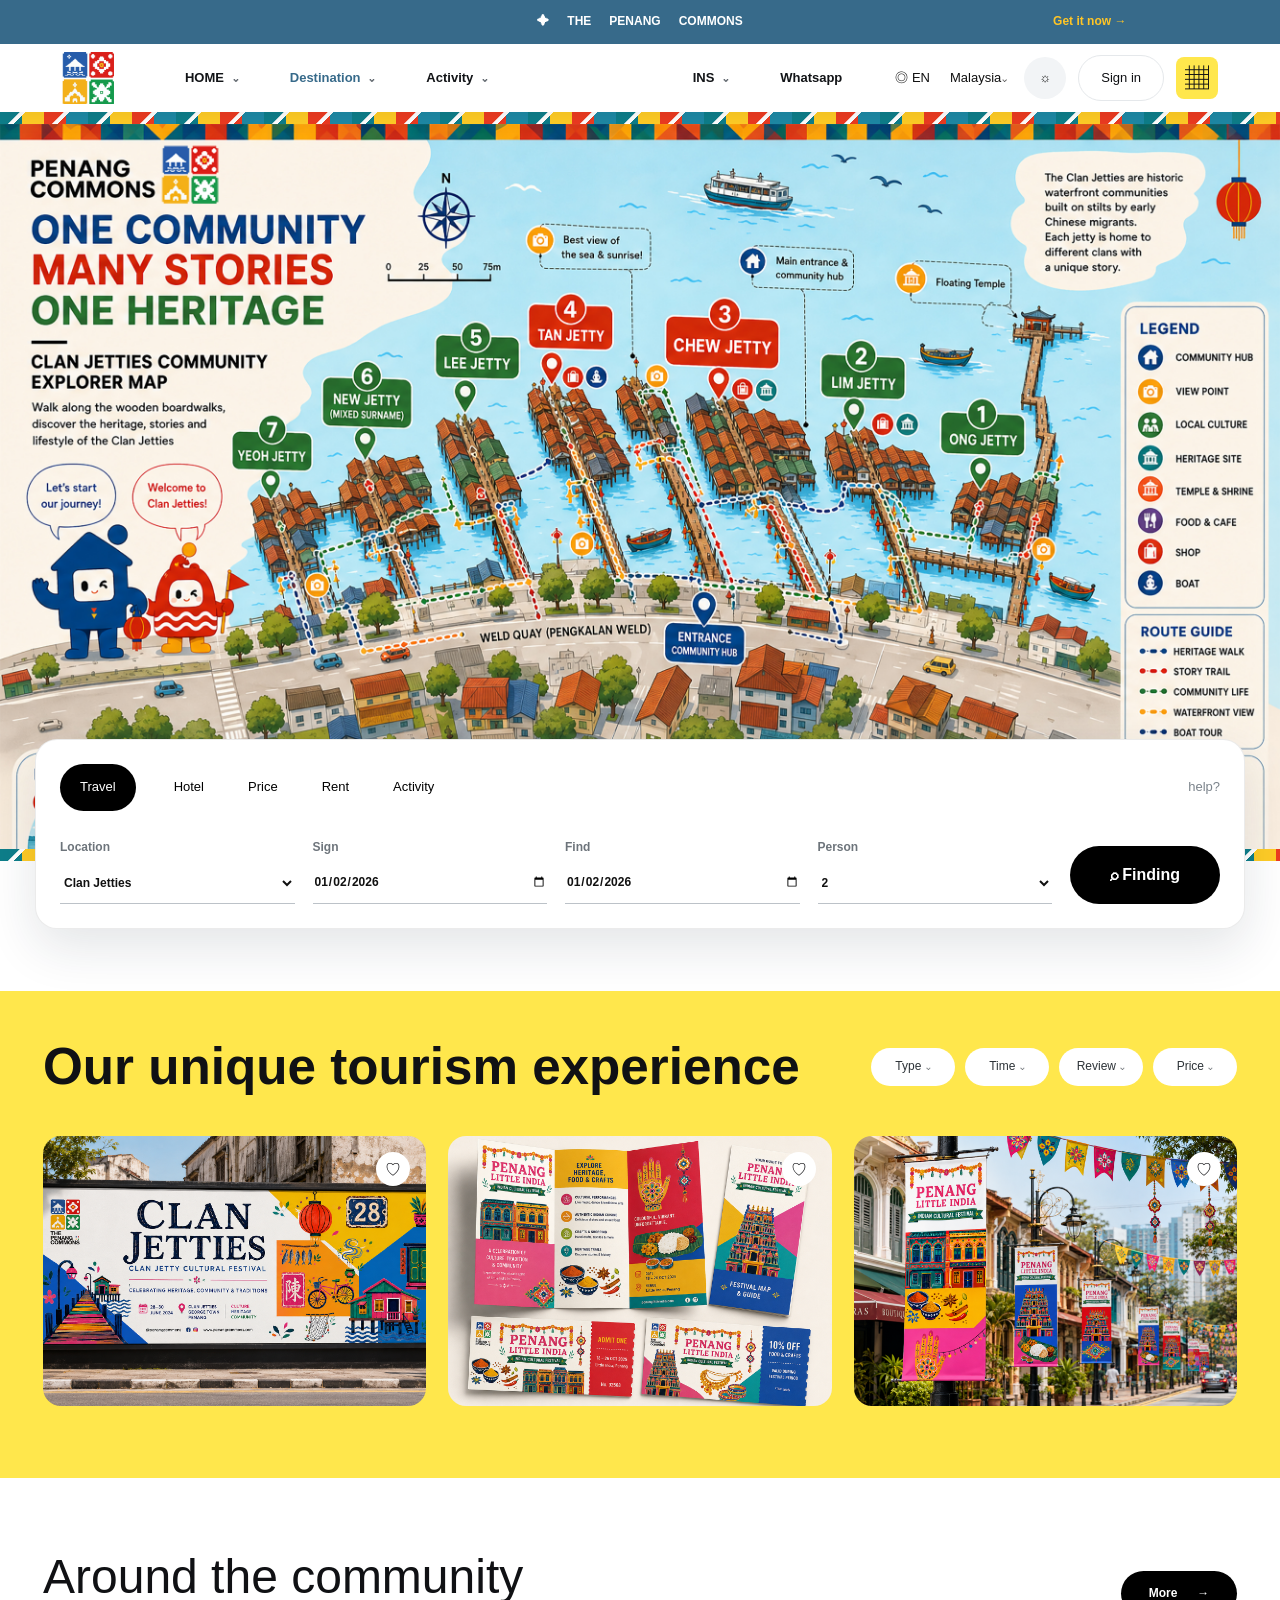
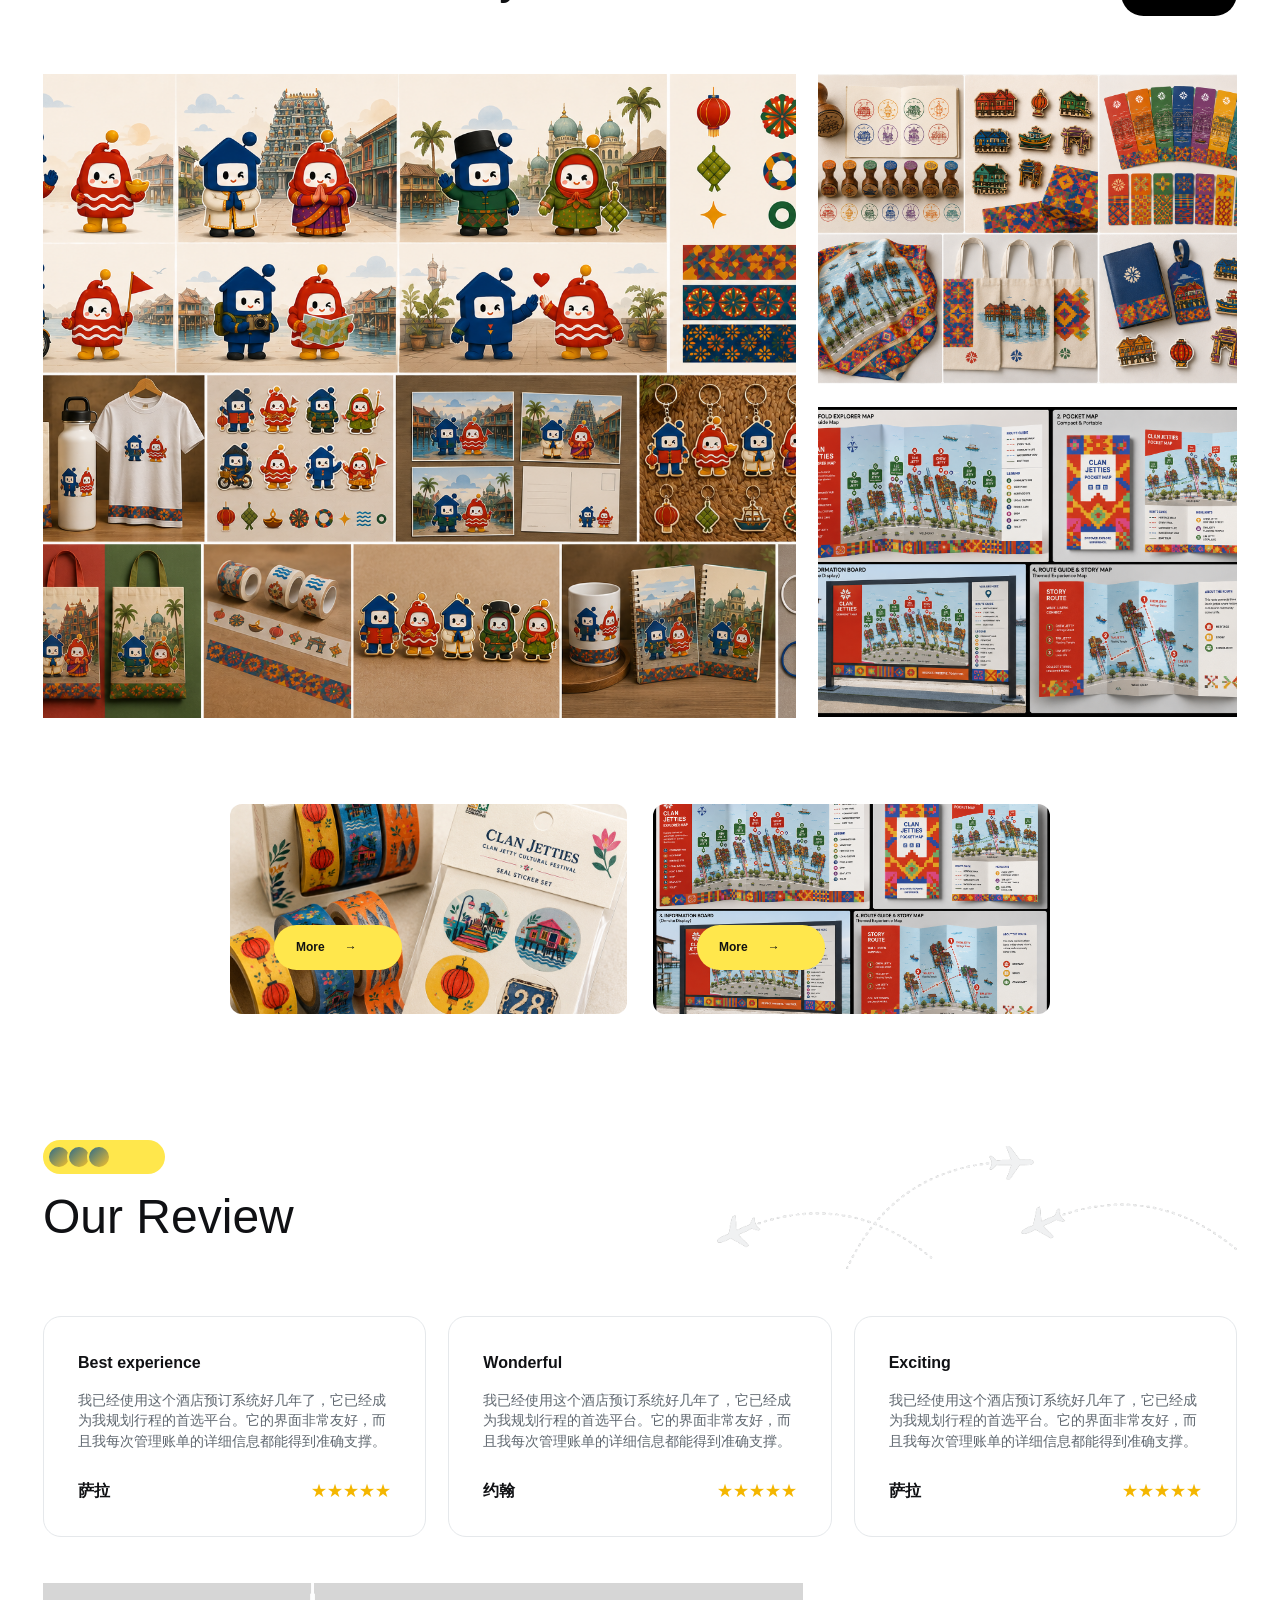
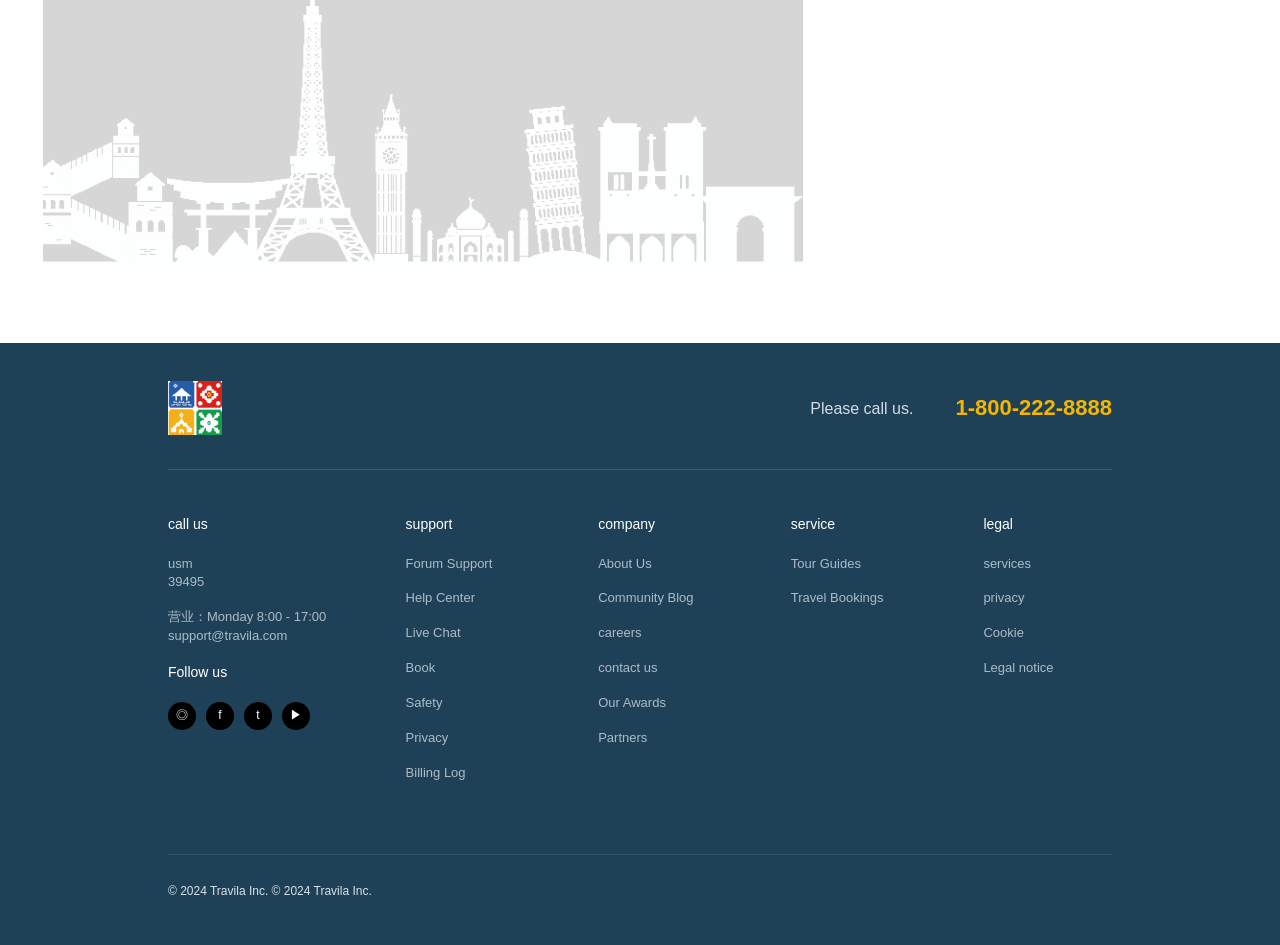
==== page-2.html @ e4f836f1 "111" ====
<!doctype html>
<html lang="zh-CN">
<head>
  <meta charset="utf-8">
  <meta name="viewport" content="width=device-width, initial-scale=1">
  <title>The Penang Commons - Destination</title>
  <link rel="stylesheet" href="styles.css">
</head>
<body data-page="destination">
  <header class="site-header">
    <div class="top-strip">
      <span class="spark">✦</span>
      <span>THE</span>
      <span>PENANG</span>
      <span>COMMONS</span>
      <a class="strip-cta" href="page-3.html">Get it now <span>→</span></a>
    </div>
    <nav class="main-nav" aria-label="Primary">
      <a class="brand" href="page-1.html" aria-label="The Penang Commons home">
        <img src="assets/ui/brand-logo.png" alt="">
      </a>
      <button class="nav-toggle" type="button" aria-label="Open navigation" aria-expanded="false">☰</button>
      <div class="nav-links">
        <a href="page-1.html">HOME <span>⌄</span></a>
        <a href="page-2.html" class="active">Destination <span>⌄</span></a>
        <a href="#experience">Activity <span>⌄</span></a>
        <a href="page-3.html">INS <span>⌄</span></a>
        <a href="page-3.html">Whatsapp</a>
      </div>
      <div class="nav-actions">
        <button type="button" class="icon-btn" aria-label="Language">◎ EN</button>
        <button type="button" class="icon-btn" aria-label="Country">Malaysia⌄</button>
        <button type="button" class="round-btn" aria-label="Theme">☼</button>
        <a class="sign-in" href="page-3.html">Sign in</a>
        <a class="grid-btn" href="page-3.html" aria-label="Contact menu">▦</a>
      </div>
    </nav>
  </header>

  <main>
    <section class="map-hero">
      <div class="pattern-line"></div>
      <img src="assets/ui/explorer-map.png" alt="Clan Jetties community explorer map">
      <form class="booking-panel" action="page-3.html">
        <div class="booking-tabs">
          <button class="active" type="button">Travel</button>
          <button type="button">Hotel</button>
          <button type="button">Price</button>
          <button type="button">Rent</button>
          <button type="button">Activity</button>
          <a href="page-3.html">help?</a>
        </div>
        <div class="booking-fields">
          <label>Location <select><option>Clan Jetties</option><option>Little India</option><option>Malay Kampung</option></select></label>
          <label>Sign <input type="date" value="2026-01-02"></label>
          <label>Find <input type="date" value="2026-01-02"></label>
          <label>Person <select><option>2</option><option>4</option></select></label>
          <button type="submit">⌕ Finding</button>
        </div>
      </form>
      <div class="pattern-line"></div>
    </section>

    <section class="yellow-experience" id="experience">
      <div class="section-wide experience-inner">
        <div class="experience-head">
          <h1>Our unique tourism experience</h1>
          <div class="filter-row compact">
            <button type="button">Type <span>⌄</span></button>
            <button type="button">Time <span>⌄</span></button>
            <button type="button">Review <span>⌄</span></button>
            <button type="button">Price <span>⌄</span></button>
          </div>
        </div>
        <div class="experience-cards">
          <a href="page-3.html"><img src="assets/ui/clan-billboard.png" alt="Clan Jetties billboard"><span>♡</span></a>
          <a href="page-3.html"><img src="assets/ui/little-india-panels.png" alt="Little India posters"><span>♡</span></a>
          <a href="page-3.html"><img src="assets/ui/street-banners.png" alt="Street banners"><span>♡</span></a>
        </div>
      </div>
    </section>

    <section class="section-wide community-section">
      <div class="section-title-row">
        <h2>Around the community</h2>
        <a class="dark-more" href="page-3.html">More <span>→</span></a>
      </div>
      <div class="community-wall">
        <img class="wide" src="assets/ui/community-merch-collage.png" alt="Merchandise wall">
        <img src="assets/ui/stamp-collection.png" alt="Stamp collection">
        <img src="assets/ui/route-book.png" alt="Story route book">
      </div>
      <div class="community-promo">
        <a href="page-3.html"><img src="assets/ui/clan-tape.png" alt="Washi tape and stamps"><span>More <i>→</i></span></a>
        <a href="page-3.html"><img src="assets/ui/route-book.png" alt="Explorer map brochure"><span>More <i>→</i></span></a>
      </div>
    </section>

    <section class="section-wide review-section" id="reviews">
      <div class="avatar-pill"><span></span><span></span><span></span></div>
      <h2>Our Review</h2>
      <img class="flight-paths" src="assets/ui/flight-paths.png" alt="">
      <div class="review-cards">
        <article>
          <h3>Best experience</h3>
          <p>我已经使用这个酒店预订系统好几年了，它已经成为我规划行程的首选平台。它的界面非常友好，而且我每次管理账单的详细信息都能得到准确支撑。</p>
          <div><strong>萨拉</strong><span>★★★★★</span></div>
        </article>
        <article>
          <h3>Wonderful</h3>
          <p>我已经使用这个酒店预订系统好几年了，它已经成为我规划行程的首选平台。它的界面非常友好，而且我每次管理账单的详细信息都能得到准确支撑。</p>
          <div><strong>约翰</strong><span>★★★★★</span></div>
        </article>
        <article>
          <h3>Exciting</h3>
          <p>我已经使用这个酒店预订系统好几年了，它已经成为我规划行程的首选平台。它的界面非常友好，而且我每次管理账单的详细信息都能得到准确支撑。</p>
          <div><strong>萨拉</strong><span>★★★★★</span></div>
        </article>
      </div>
      <img class="skyline" src="assets/ui/skyline.png" alt="">
    </section>
  </main>

  <footer class="site-footer">
    <div class="footer-inner">
      <div class="footer-call">
        <img src="assets/ui/brand-logo.png" alt="">
        <div><span>Please call us.</span><strong>1-800-222-8888</strong></div>
      </div>
      <div class="footer-grid">
        <div>
          <h3>call us</h3>
          <p>usm<br>39495</p>
          <p>营业：Monday 8:00 - 17:00<br>support@travila.com</p>
          <h3>Follow us</h3>
          <div class="socials"><span>◎</span><span>f</span><span>t</span><span>▶</span></div>
        </div>
        <div><h3>support</h3><a href="#">Forum Support</a><a href="#">Help Center</a><a href="#">Live Chat</a><a href="#">Book</a><a href="#">Safety</a><a href="#">Privacy</a><a href="#">Billing Log</a></div>
        <div><h3>company</h3><a href="#">About Us</a><a href="#">Community Blog</a><a href="#">careers</a><a href="page-3.html">contact us</a><a href="#">Our Awards</a><a href="#">Partners</a></div>
        <div><h3>service</h3><a href="#">Tour Guides</a><a href="#">Travel Bookings</a></div>
        <div><h3>legal</h3><a href="#">services</a><a href="#">privacy</a><a href="#">Cookie</a><a href="#">Legal notice</a></div>
      </div>
      <p class="copyright">© 2024 Travila Inc. © 2024 Travila Inc.</p>
    </div>
  </footer>
  <script src="script.js"></script>
</body>
</html>
---- styles.css ----
:root {
  --blue: #376a8a;
  --navy: #1f4158;
  --ink: #101114;
  --muted: #6f7780;
  --line: #e5e8eb;
  --soft: #f5f7f8;
  --yellow: #ffe74c;
  --gold: #f4b600;
  --white: #fff;
  --shadow: 0 18px 50px rgba(27, 43, 56, .12);
}

* {
  box-sizing: border-box;
}

html {
  scroll-behavior: smooth;
}

body {
  margin: 0;
  color: var(--ink);
  background: #fff;
  font-family: Inter, "Segoe UI", Arial, "Microsoft YaHei", sans-serif;
  line-height: 1.45;
}

img {
  display: block;
  max-width: 100%;
}

a {
  color: inherit;
  text-decoration: none;
}

button,
input,
select {
  font: inherit;
}

.site-header {
  position: sticky;
  top: 0;
  z-index: 50;
  background: #fff;
  box-shadow: 0 4px 20px rgba(0, 0, 0, .08);
}

.top-strip {
  position: relative;
  display: flex;
  align-items: center;
  justify-content: center;
  gap: 18px;
  min-height: 44px;
  color: #fff;
  background: var(--blue);
  font-size: 12px;
  font-weight: 700;
  letter-spacing: 0;
}

.top-strip .strip-cta {
  position: absolute;
  right: clamp(18px, 12vw, 420px);
  color: #ffc526;
}

.main-nav {
  display: grid;
  grid-template-columns: 74px 1fr auto;
  align-items: center;
  gap: 28px;
  max-width: 1780px;
  min-height: 68px;
  margin: 0 auto;
  padding: 0 62px;
}

.brand {
  width: 52px;
  height: 52px;
  overflow: hidden;
  display: flex;
  align-items: flex-start;
}

.brand img {
  width: 52px;
  min-width: 52px;
}

.nav-links {
  display: flex;
  align-items: center;
  justify-content: center;
  gap: clamp(22px, 4vw, 72px);
  font-size: 13px;
  font-weight: 650;
}

.nav-links a {
  padding: 24px 0;
  color: #121417;
}

.nav-links a.active {
  color: var(--blue);
}

.nav-links a:nth-child(4) {
  margin-left: clamp(120px, 12vw, 260px);
}

.nav-links span {
  margin-left: 4px;
  color: #5b6269;
}

.nav-actions {
  display: flex;
  align-items: center;
  gap: 12px;
  font-size: 13px;
}

.icon-btn,
.round-btn,
.nav-toggle {
  border: 0;
  background: transparent;
  color: #111;
}

.icon-btn {
  padding: 8px 4px;
  white-space: nowrap;
}

.round-btn,
.grid-btn {
  display: grid;
  place-items: center;
  width: 42px;
  height: 42px;
  border-radius: 50%;
  background: #f2f4f6;
}

.sign-in {
  padding: 13px 22px;
  border: 1px solid var(--line);
  border-radius: 26px;
  background: #fff;
  white-space: nowrap;
}

.grid-btn {
  border-radius: 8px;
  background: var(--yellow);
  font-size: 24px;
}

.nav-toggle {
  display: none;
  width: 42px;
  height: 42px;
  border-radius: 8px;
  background: var(--yellow);
  font-size: 22px;
}

.section-wide {
  max-width: 1230px;
  margin: 0 auto;
  padding-left: 18px;
  padding-right: 18px;
}

.section-narrow {
  max-width: 980px;
  margin: 0 auto;
  padding-left: 18px;
  padding-right: 18px;
}

.search-zone {
  padding-top: 30px;
  padding-bottom: 42px;
}

.search-bar {
  display: grid;
  grid-template-columns: auto 1fr auto;
  align-items: center;
  min-height: 74px;
  overflow: hidden;
  border: 1px solid var(--line);
  border-radius: 36px;
  background: #fff;
}

.search-bar .search-icon {
  padding-left: 30px;
  color: #505962;
  font-size: 24px;
}

.search-bar input {
  width: 100%;
  border: 0;
  outline: 0;
  padding: 0 20px;
  color: #6e747c;
}

.search-bar button {
  height: 100%;
  min-width: 240px;
  border: 0;
  background: #f0f2f4;
  color: transparent;
}

.filter-row {
  display: flex;
  align-items: center;
  gap: 10px;
  margin-top: 22px;
  flex-wrap: wrap;
}

.filter-row button {
  min-width: 108px;
  height: 38px;
  border: 0;
  border-radius: 20px;
  background: #e8ebee;
  color: #2d3338;
  font-size: 12px;
}

.filter-row button.active {
  background: #111;
  color: #fff;
}

.filter-row.compact {
  margin: 0;
}

.filter-row.compact button {
  min-width: 84px;
  background: #fff;
}

.intro-list {
  padding-top: 22px;
  padding-bottom: 70px;
}

.section-title-row {
  display: flex;
  align-items: flex-end;
  justify-content: space-between;
  gap: 24px;
}

h1,
h2,
h3,
p {
  margin-top: 0;
}

.section-title-row h1,
.experience-head h1 {
  font-size: clamp(34px, 4.8vw, 58px);
  line-height: 1.08;
  font-weight: 560;
  margin-bottom: 62px;
}

.small-arrows {
  display: flex;
  gap: 10px;
  margin-bottom: 62px;
}

.small-arrows button {
  width: 34px;
  height: 34px;
  border: 0;
  border-radius: 50%;
  background: #e9edf0;
  color: #65707a;
}

.spot-grid {
  display: grid;
  grid-template-columns: repeat(4, minmax(0, 1fr));
  gap: 22px;
}

.spot-card {
  position: relative;
  min-height: 360px;
  overflow: hidden;
  border: 1px solid var(--line);
  border-radius: 24px;
  background: #fff;
}

.spot-card figure {
  height: 190px;
  margin: 0;
  overflow: hidden;
  background: #f0f2f4;
}

.spot-card figure img {
  width: 100%;
  height: 100%;
  object-fit: cover;
}

.heart {
  position: absolute;
  top: 22px;
  right: 22px;
  width: 28px;
  height: 28px;
  border: 0;
  border-radius: 50%;
  background: #fff;
}

.rating {
  position: absolute;
  top: 166px;
  right: 24px;
  padding: 7px 12px;
  border-radius: 16px;
  background: #fff;
  box-shadow: 0 6px 16px rgba(0, 0, 0, .12);
  font-size: 11px;
}

.spot-card h2 {
  min-height: 68px;
  margin: 52px 24px 0;
  font-size: 24px;
  font-weight: 530;
}

.card-meta {
  display: flex;
  align-items: center;
  justify-content: space-between;
  gap: 12px;
  padding: 0 24px 26px;
}

.card-meta p {
  margin: 0;
}

.card-meta strong {
  font-size: 18px;
}

.card-meta span {
  color: #6d737a;
  font-size: 12px;
}

.card-meta a {
  min-width: 72px;
  padding: 10px 18px;
  border-radius: 20px;
  background: #eef1f3;
  text-align: center;
  font-size: 12px;
}

.tour-band {
  background: var(--yellow);
  padding: 38px 0 52px;
}

.tour-head h2 {
  margin-bottom: 32px;
  font-size: clamp(30px, 4vw, 48px);
  font-weight: 560;
}

.tour-grid {
  display: grid;
  grid-template-columns: repeat(4, minmax(0, 1fr));
  gap: 20px 28px;
}

.tour-grid a {
  position: relative;
  display: block;
  min-height: 96px;
  overflow: hidden;
  border-radius: 18px;
  background: #fff;
}

.tour-grid img {
  width: 100%;
  height: 96px;
  object-fit: cover;
}

.tour-grid a:not(.tour-cta) > span {
  position: absolute;
  right: 0;
  bottom: 0;
  display: grid;
  place-items: center;
  width: 28px;
  height: 28px;
  border-radius: 50%;
  background: #fff;
}

.tour-grid .tour-cta {
  display: grid;
  align-content: space-between;
  min-height: 132px;
  overflow: visible;
  padding: 22px;
  background: #eef0f1;
  color: #70767d;
  font-size: 22px;
  line-height: 1.25;
}

.tour-grid .tour-cta strong {
  display: flex;
  align-items: center;
  justify-content: space-between;
  gap: 12px;
  padding: 14px 18px;
  border-radius: 16px;
  background: #000;
  color: #fff;
  font-size: 12px;
  line-height: 1.1;
}

.tour-grid .tour-cta > span {
  display: block;
}

.tour-grid .tour-cta i,
.offer-card i,
.community-promo i {
  font-style: normal;
}

.learn-more {
  display: grid;
  grid-template-columns: 1fr 1.12fr;
  align-items: center;
  gap: clamp(40px, 9vw, 150px);
  padding-top: 78px;
  padding-bottom: 108px;
}

.learn-copy {
  padding-left: 12px;
}

.learn-copy > img {
  width: 220px;
  height: 220px;
  object-fit: cover;
  object-position: top;
}

.learn-copy h2 {
  margin: 20px 0 30px;
  font-size: clamp(32px, 4.2vw, 48px);
  line-height: 1.2;
  font-weight: 520;
}

.store-row {
  display: flex;
  gap: 8px;
}

.store-row img {
  width: 150px;
  height: auto;
}

.learn-mosaic {
  display: grid;
  grid-template-columns: 1fr 1fr;
  gap: 22px;
  align-items: center;
}

.learn-mosaic > img,
.mosaic-count {
  width: 100%;
  aspect-ratio: 1.18 / 1;
  object-fit: cover;
  border-radius: 22px;
  overflow: hidden;
}

.mosaic-count {
  display: grid;
  place-items: center;
  background: var(--yellow);
  font-size: 18px;
  font-weight: 650;
}

.mosaic-count img {
  width: 92px;
}

.discount-section {
  padding-bottom: 0;
}

.discount-section h2,
.community-section h2,
.review-section h2 {
  font-size: clamp(34px, 4vw, 48px);
  line-height: 1.12;
  font-weight: 540;
  margin-bottom: 12px;
}

.discount-section p {
  max-width: 360px;
  color: #68717a;
  font-size: 16px;
}

.offer-strip {
  display: grid;
  grid-template-columns: 1.05fr 1.25fr .95fr .95fr;
  gap: 18px;
  margin-top: 100px;
}

.offer-card {
  position: relative;
  height: 290px;
  overflow: hidden;
  border-radius: 8px;
  background: #f0f2f4;
}

.offer-card img {
  width: 100%;
  height: 100%;
  object-fit: cover;
}

.offer-card span,
.community-promo span {
  position: absolute;
  left: 44px;
  bottom: 44px;
  display: inline-flex;
  align-items: center;
  gap: 20px;
  min-width: 128px;
  padding: 14px 22px;
  border-radius: 26px;
  background: var(--yellow);
  color: #111;
  font-size: 12px;
  font-weight: 650;
}

.offer-card.wide span {
  left: auto;
  right: 92px;
}

.pattern-line {
  height: 12px;
  background:
    linear-gradient(135deg, transparent 35%, #fff 36% 45%, transparent 46%) 0 0 / 44px 12px,
    repeating-linear-gradient(90deg, #0e7e8a 0 22px, #ffcc26 22px 44px, #ec3b21 44px 66px, #1e89a5 66px 88px);
}

.map-hero {
  position: relative;
  padding-bottom: 130px;
  overflow: hidden;
}

.map-hero > img {
  width: 100%;
  max-height: 725px;
  object-fit: cover;
  object-position: top center;
}

.booking-panel {
  position: absolute;
  left: 50%;
  bottom: 62px;
  width: min(1210px, calc(100% - 48px));
  transform: translateX(-50%);
  padding: 24px;
  border: 1px solid rgba(0, 0, 0, .08);
  border-radius: 22px;
  background: #fff;
  box-shadow: var(--shadow);
}

.booking-tabs {
  display: flex;
  align-items: center;
  gap: 32px;
  margin-bottom: 28px;
}

.booking-tabs button {
  border: 0;
  background: transparent;
  font-size: 13px;
}

.booking-tabs button.active {
  padding: 14px 20px;
  border-radius: 24px;
  background: #000;
  color: #fff;
}

.booking-tabs a {
  margin-left: auto;
  color: #7b838b;
  font-size: 13px;
}

.booking-fields {
  display: grid;
  grid-template-columns: repeat(4, minmax(0, 1fr)) 150px;
  gap: 18px;
  align-items: end;
}

.booking-fields label,
.arrival-card label {
  display: grid;
  gap: 6px;
  color: #6d747b;
  font-size: 12px;
  font-weight: 650;
}

.booking-fields input,
.booking-fields select,
.arrival-card input,
.arrival-card select {
  width: 100%;
  min-height: 42px;
  border: 0;
  border-bottom: 1px solid #bcc2c8;
  background: transparent;
  color: #111;
  outline: 0;
}

.booking-fields button,
.arrival-card button {
  min-height: 58px;
  border: 0;
  border-radius: 30px;
  background: #000;
  color: #fff;
  font-weight: 650;
}

.yellow-experience {
  background: var(--yellow);
  padding: 48px 0 72px;
}

.experience-head {
  display: flex;
  align-items: center;
  justify-content: space-between;
  gap: 28px;
  margin-bottom: 42px;
}

.experience-head h1 {
  margin-bottom: 0;
  font-size: clamp(34px, 4vw, 52px);
}

.experience-cards {
  display: grid;
  grid-template-columns: repeat(3, 1fr);
  gap: 22px;
}

.experience-cards a {
  position: relative;
  height: 270px;
  overflow: hidden;
  border-radius: 18px;
  background: #fff;
}

.experience-cards img {
  width: 100%;
  height: 100%;
  object-fit: cover;
}

.experience-cards span {
  position: absolute;
  right: 16px;
  top: 16px;
  display: grid;
  place-items: center;
  width: 34px;
  height: 34px;
  border-radius: 50%;
  background: #fff;
}

.community-section {
  padding-top: 72px;
  padding-bottom: 90px;
}

.dark-more {
  display: inline-flex;
  align-items: center;
  justify-content: center;
  gap: 20px;
  min-width: 116px;
  padding: 14px 22px;
  border-radius: 24px;
  background: #000;
  color: #fff;
  font-size: 12px;
  font-weight: 650;
}

.community-wall {
  display: grid;
  grid-template-columns: 1.8fr 1fr;
  gap: 22px;
  margin-top: 58px;
}

.community-wall img {
  width: 100%;
  height: 310px;
  object-fit: cover;
}

.community-wall .wide {
  grid-row: span 2;
  height: 644px;
}

.community-promo {
  display: grid;
  grid-template-columns: 1fr 1fr;
  gap: 26px;
  margin: 86px auto 0;
  max-width: 820px;
}

.community-promo a {
  position: relative;
  height: 210px;
  overflow: hidden;
  border-radius: 12px;
  background: #f1f3f4;
}

.community-promo img {
  width: 100%;
  height: 100%;
  object-fit: cover;
}

.review-section {
  position: relative;
  padding-top: 36px;
  padding-bottom: 70px;
}

.avatar-pill {
  display: flex;
  align-items: center;
  width: 122px;
  height: 34px;
  padding: 4px;
  border-radius: 18px;
  background: var(--yellow);
}

.avatar-pill span {
  width: 24px;
  height: 24px;
  margin-left: -4px;
  border: 2px solid var(--yellow);
  border-radius: 50%;
  background: linear-gradient(135deg, #2d6a8a, #f6c12a);
}

.avatar-pill span:first-child {
  margin-left: 0;
}

.review-section h2 {
  margin-top: 16px;
  margin-bottom: 72px;
}

.flight-paths {
  position: absolute;
  top: 42px;
  right: 18px;
  width: 520px;
  opacity: .55;
}

.review-cards {
  display: grid;
  grid-template-columns: repeat(3, 1fr);
  gap: 22px;
}

.review-cards article {
  min-height: 220px;
  padding: 34px;
  border: 1px solid var(--line);
  border-radius: 18px;
  background: #fff;
}

.review-cards h3 {
  font-size: 16px;
}

.review-cards p {
  color: #606870;
  font-size: 14px;
}

.review-cards div {
  display: flex;
  align-items: center;
  justify-content: space-between;
  margin-top: 28px;
}

.review-cards span {
  color: var(--gold);
}

.skyline {
  width: 760px;
  margin-top: 46px;
  opacity: .16;
}

.contact-hero {
  position: relative;
  min-height: 520px;
  margin-top: 10px;
  overflow: hidden;
  border-radius: 0 0 16px 16px;
  background: #d7e4e6;
}

.contact-hero::before {
  content: "";
  position: absolute;
  inset: 0;
  background: linear-gradient(90deg, rgba(255,255,255,.84), rgba(255,255,255,.14) 48%, rgba(255,255,255,0));
  z-index: 1;
}

.hero-board {
  position: absolute;
  inset: 0;
  width: 100%;
  height: 100%;
  object-fit: cover;
}

.traveler {
  position: absolute;
  right: 0;
  bottom: 0;
  width: min(52vw, 560px);
  z-index: 2;
}

.contact-logo {
  position: absolute;
  left: 56px;
  top: 164px;
  z-index: 2;
  width: 108px;
  height: 112px;
  object-fit: cover;
  object-position: top;
}

.hero-copy {
  position: absolute;
  left: 215px;
  top: 168px;
  z-index: 2;
}

.hero-copy h1 {
  margin-bottom: 20px;
  font-size: clamp(42px, 5vw, 74px);
  line-height: 1;
  font-weight: 500;
}

.breadcrumb {
  display: inline-flex;
  align-items: center;
  gap: 10px;
  padding: 14px 20px;
  border: 1px solid #f05d2a;
  border-radius: 4px;
  background: rgba(255, 255, 255, .8);
  color: #59616a;
  font-size: 12px;
}

.breadcrumb a {
  color: #f05d2a;
}

.booking-sale {
  position: relative;
  display: grid;
  grid-template-columns: 1.15fr .9fr;
  min-height: 610px;
  margin-top: 90px;
  margin-bottom: 78px;
  overflow: hidden;
  border-radius: 12px;
  background: #efd9c8;
}

.booking-sale::before {
  content: "";
  position: absolute;
  inset: 0;
  background:
    url("assets/ui/map-bg.png") right 10% top 35px / 410px auto no-repeat,
    radial-gradient(circle at 94% 72%, rgba(255,255,255,.58), transparent 18%);
  opacity: .7;
}

.sale-art,
.arrival-card {
  position: relative;
  z-index: 1;
}

.vacation-title {
  position: absolute;
  left: 160px;
  top: 92px;
  width: 320px;
}

.phone-social {
  position: absolute;
  left: 380px;
  bottom: 0;
  width: 330px;
}

.discount-tag {
  position: absolute;
  left: 238px;
  top: 250px;
  width: 112px;
  transform: rotate(-13deg);
}

.arrival-card {
  align-self: center;
  justify-self: end;
  width: min(100% - 70px, 440px);
  margin-right: 86px;
  padding: 48px 48px 44px;
  border-radius: 8px;
  background: #fff;
}

.plane-white {
  position: absolute;
  right: -52px;
  top: -24px;
  width: 170px;
}

.arrival-card h2 {
  margin-bottom: 32px;
  font-size: 42px;
  line-height: 1.02;
  font-weight: 520;
}

.form-grid {
  display: grid;
  grid-template-columns: 1fr 1fr;
  gap: 18px 24px;
}

.form-grid .full {
  grid-column: 1 / -1;
}

.arrival-card button {
  width: 132px;
  min-height: 54px;
  margin-top: 24px;
  border-radius: 4px;
}

.contact-map img {
  width: 100%;
  max-height: 720px;
  object-fit: cover;
  object-position: top center;
}

.site-footer {
  color: #b6c3ce;
  background: var(--navy);
}

.footer-inner {
  max-width: 980px;
  margin: 0 auto;
  padding: 38px 18px 44px;
}

.footer-call {
  display: flex;
  align-items: center;
  justify-content: space-between;
  gap: 24px;
  padding-bottom: 34px;
  border-bottom: 1px solid rgba(255, 255, 255, .13);
}

.footer-call img {
  width: 54px;
  height: 54px;
  object-fit: cover;
  object-position: top;
}

.footer-call div {
  display: flex;
  align-items: center;
  gap: 42px;
}

.footer-call span {
  color: #d3dce4;
}

.footer-call strong {
  color: var(--gold);
  font-size: 22px;
  letter-spacing: 0;
}

.footer-grid {
  display: grid;
  grid-template-columns: 1.35fr repeat(4, 1fr);
  gap: 64px;
  padding-top: 44px;
}

.footer-grid h3 {
  margin: 0 0 20px;
  color: #fff;
  font-size: 14px;
  font-weight: 500;
}

.footer-grid p,
.footer-grid a {
  display: block;
  margin: 0 0 16px;
  color: #aebbc6;
  font-size: 13px;
}

.socials {
  display: flex;
  gap: 10px;
}

.socials span {
  display: grid;
  place-items: center;
  width: 28px;
  height: 28px;
  border-radius: 50%;
  background: #000;
  color: #fff;
  font-size: 12px;
}

.copyright {
  margin: 56px 0 0;
  padding-top: 28px;
  border-top: 1px solid rgba(255, 255, 255, .11);
  color: #d8e1e8;
  font-size: 12px;
}

@media (max-width: 1100px) {
  .main-nav {
    grid-template-columns: 64px auto 44px;
    padding: 0 22px;
  }

  .nav-toggle {
    display: grid;
    place-items: center;
    grid-column: 3;
  }

  .nav-links,
  .nav-actions {
    display: none;
  }

  .nav-open .nav-links,
  .nav-open .nav-actions {
    display: flex;
    grid-column: 1 / -1;
    justify-content: flex-start;
    flex-wrap: wrap;
    padding-bottom: 18px;
  }

  .nav-links a:nth-child(4) {
    margin-left: 0;
  }

  .spot-grid,
  .tour-grid {
    grid-template-columns: repeat(2, minmax(0, 1fr));
  }

  .booking-fields {
    grid-template-columns: repeat(2, minmax(0, 1fr));
  }

  .booking-fields button {
    grid-column: span 2;
  }

  .experience-head,
  .section-title-row {
    align-items: flex-start;
    flex-direction: column;
  }

  .section-title-row h1,
  .experience-head h1,
  .small-arrows {
    margin-bottom: 24px;
  }

  .offer-strip {
    grid-template-columns: repeat(2, 1fr);
  }

  .booking-sale {
    grid-template-columns: 1fr;
  }

  .sale-art {
    min-height: 520px;
  }

  .arrival-card {
    justify-self: center;
    width: min(100% - 40px, 520px);
    margin: 0 0 36px;
  }
}

@media (max-width: 760px) {
  .top-strip {
    gap: 9px;
    font-size: 10px;
  }

  .top-strip .strip-cta {
    display: none;
  }

  .main-nav {
    min-height: 60px;
  }

  .brand,
  .brand img {
    width: 44px;
    height: 44px;
  }

  .search-bar {
    grid-template-columns: auto 1fr;
  }

  .search-bar button {
    display: none;
  }

  .spot-grid,
  .tour-grid,
  .learn-more,
  .experience-cards,
  .community-wall,
  .community-promo,
  .review-cards,
  .offer-strip {
    grid-template-columns: 1fr;
  }

  .spot-card {
    min-height: 332px;
  }

  .learn-more {
    padding-top: 48px;
    padding-bottom: 58px;
  }

  .learn-mosaic {
    gap: 12px;
  }

  .offer-strip {
    margin-top: 36px;
  }

  .offer-card {
    height: 240px;
  }

  .map-hero {
    padding-bottom: 360px;
  }

  .map-hero > img {
    height: 360px;
  }

  .booking-panel {
    bottom: 36px;
  }

  .booking-tabs {
    gap: 12px;
    flex-wrap: wrap;
  }

  .booking-tabs a {
    margin-left: 0;
  }

  .booking-fields {
    grid-template-columns: 1fr;
  }

  .booking-fields button {
    grid-column: auto;
  }

  .community-wall .wide,
  .community-wall img {
    height: 260px;
  }

  .flight-paths {
    width: 240px;
    opacity: .25;
  }

  .contact-hero {
    min-height: 420px;
  }

  .contact-logo {
    left: 28px;
    top: 86px;
    width: 76px;
    height: 76px;
  }

  .hero-copy {
    left: 28px;
    top: 178px;
  }

  .traveler {
    width: 78vw;
  }

  .booking-sale {
    margin-top: 44px;
  }

  .vacation-title {
    left: 28px;
    top: 46px;
    width: 250px;
  }

  .phone-social {
    left: 52px;
    width: 270px;
  }

  .discount-tag {
    left: 42px;
    top: 220px;
  }

  .arrival-card {
    padding: 34px 26px 30px;
  }

  .arrival-card h2 {
    font-size: 34px;
  }

  .footer-call,
  .footer-call div {
    align-items: flex-start;
    flex-direction: column;
  }

  .footer-grid {
    grid-template-columns: 1fr 1fr;
    gap: 34px;
  }
}

@media (max-width: 480px) {
  .section-wide,
  .section-narrow {
    padding-left: 14px;
    padding-right: 14px;
  }

  .nav-open .nav-links,
  .nav-open .nav-actions {
    flex-direction: column;
    align-items: stretch;
  }

  .nav-links a {
    padding: 10px 0;
  }

  .learn-mosaic,
  .form-grid {
    grid-template-columns: 1fr;
  }

  .footer-grid {
    grid-template-columns: 1fr;
  }
}
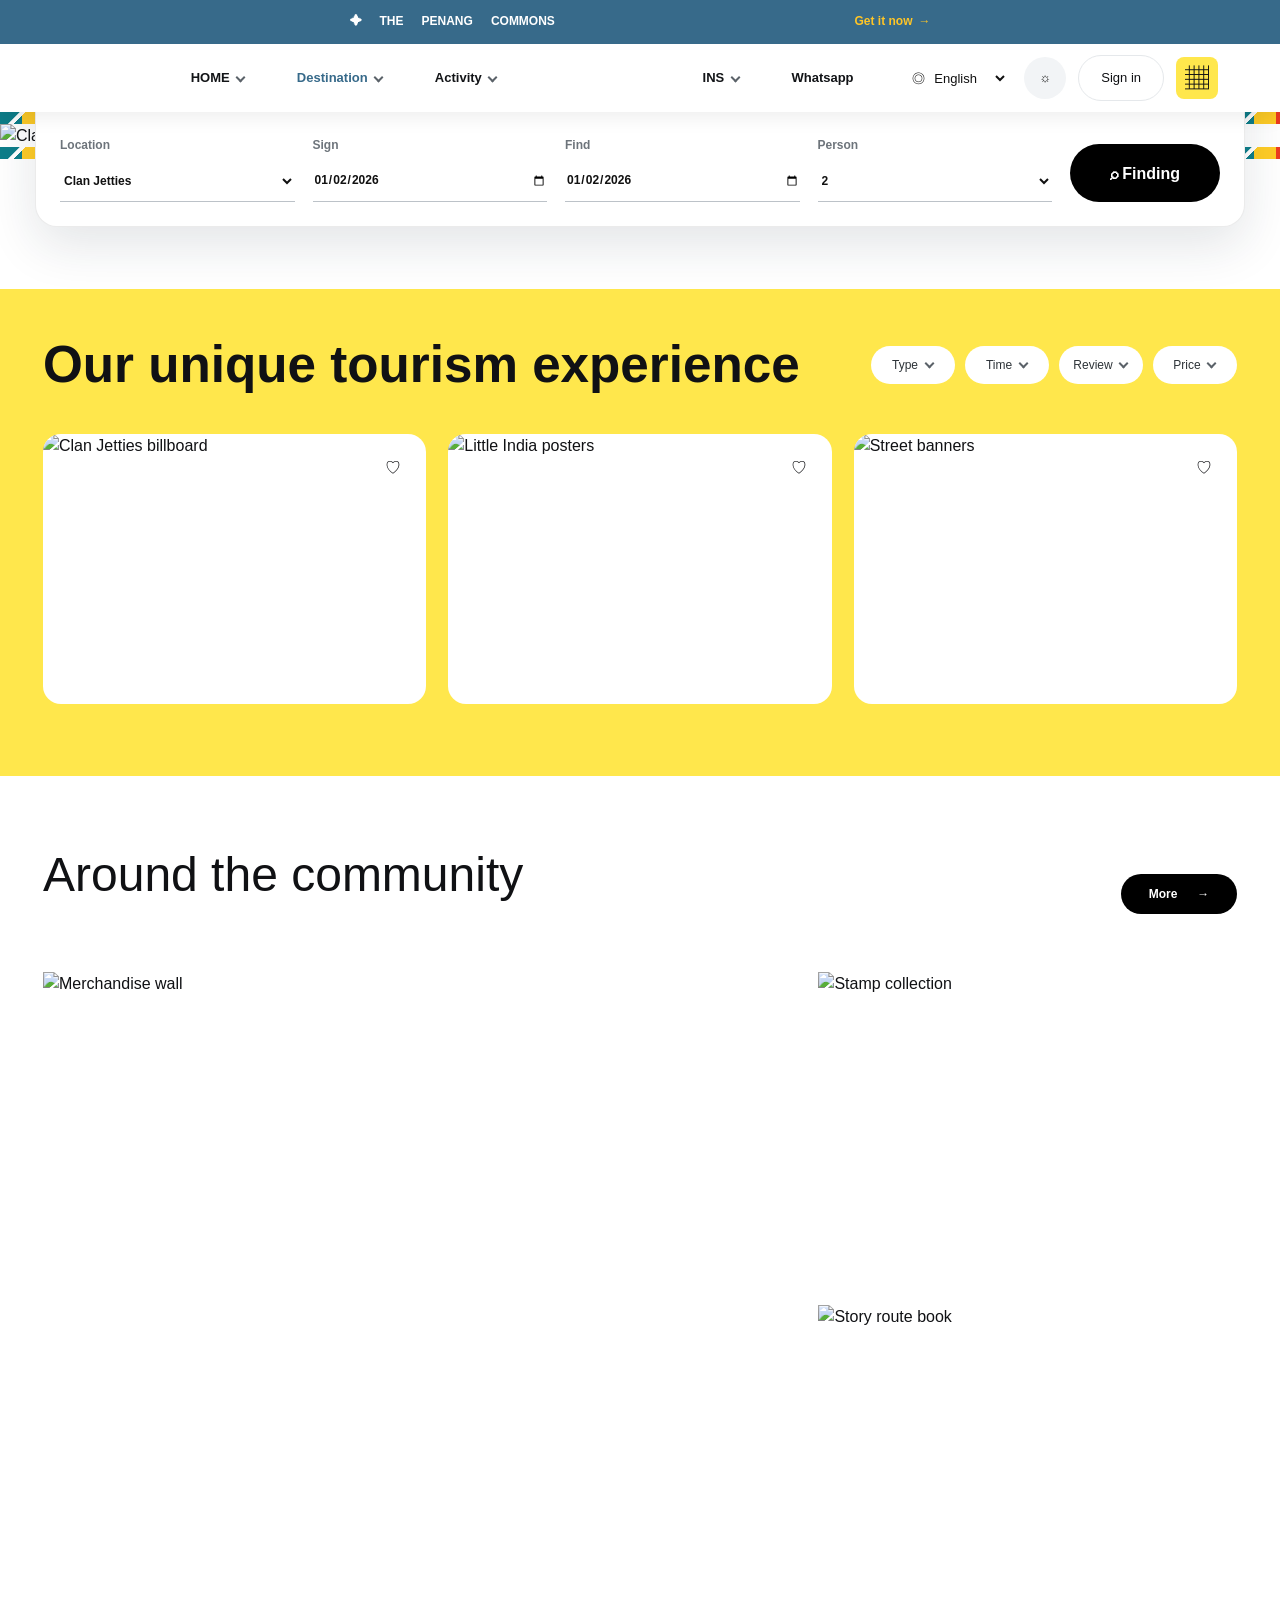
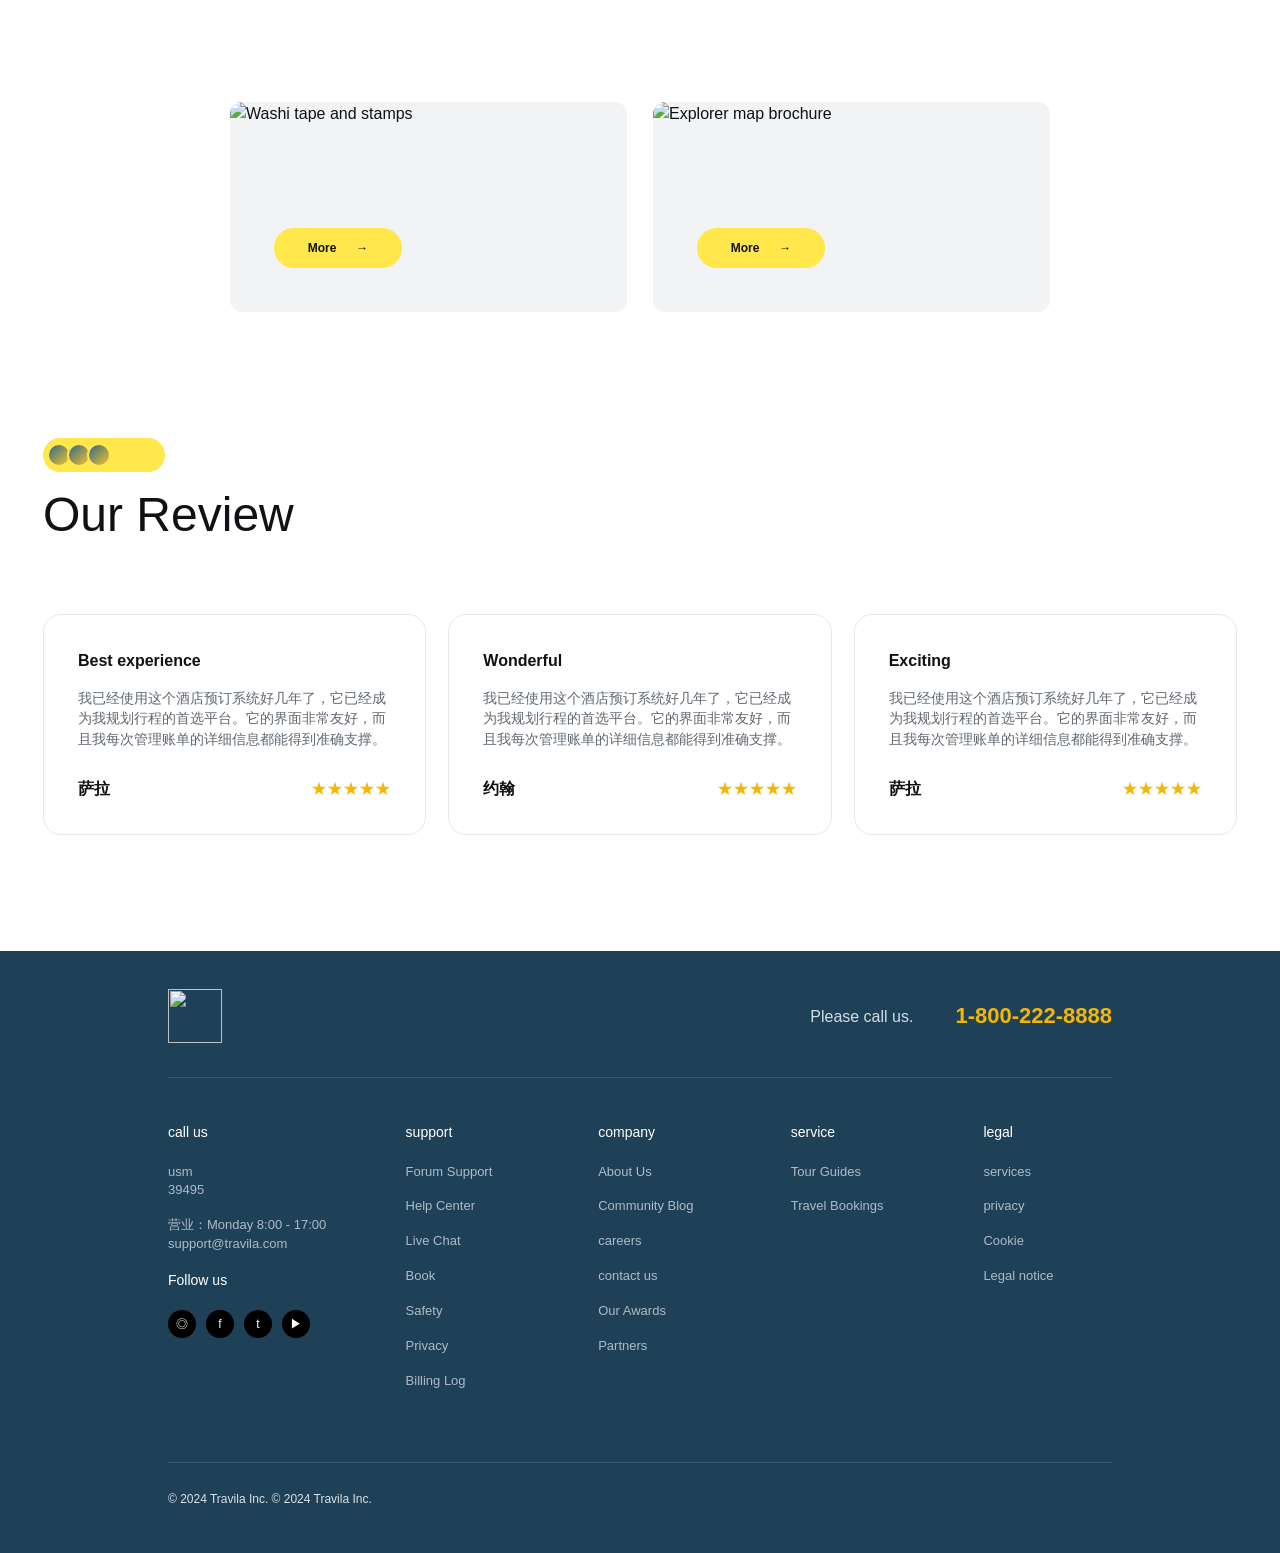
==== commit 5d2305dc: "3" ====
--- a/page-2.html
+++ b/page-2.html
@@ -4,7 +4,7 @@
   <meta charset="utf-8">
   <meta name="viewport" content="width=device-width, initial-scale=1">
   <title>The Penang Commons - Destination</title>
-  <link rel="stylesheet" href="styles.css">
+  <link rel="stylesheet" href="styles.css?v=20260622-2">
 </head>
 <body data-page="destination">
   <header class="site-header">
@@ -13,25 +13,31 @@
       <span>THE</span>
       <span>PENANG</span>
       <span>COMMONS</span>
-      <a class="strip-cta" href="page-3.html">Get it now <span>→</span></a>
+      <a class="strip-cta" href="page-3.html"><span data-i18n="common.getItNow">Get it now</span> <span>→</span></a>
     </div>
     <nav class="main-nav" aria-label="Primary">
       <a class="brand" href="page-1.html" aria-label="The Penang Commons home">
-        <img src="assets/ui/brand-logo.png" alt="">
+        <img loading="lazy" decoding="async" src="assets/optimized/brand-logo.webp" alt="">
       </a>
       <button class="nav-toggle" type="button" aria-label="Open navigation" aria-expanded="false">☰</button>
       <div class="nav-links">
-        <a href="page-1.html">HOME <span>⌄</span></a>
-        <a href="page-2.html" class="active">Destination <span>⌄</span></a>
-        <a href="#experience">Activity <span>⌄</span></a>
-        <a href="page-3.html">INS <span>⌄</span></a>
+        <a href="page-1.html"><span data-i18n="nav.home">HOME</span> <span class="chevron">⌄</span></a>
+        <a href="page-2.html" class="active"><span data-i18n="nav.destination">Destination</span> <span class="chevron">⌄</span></a>
+        <a href="#experience"><span data-i18n="nav.activity">Activity</span> <span class="chevron">⌄</span></a>
+        <a href="page-3.html">INS <span class="chevron">⌄</span></a>
         <a href="page-3.html">Whatsapp</a>
       </div>
       <div class="nav-actions">
-        <button type="button" class="icon-btn" aria-label="Language">◎ EN</button>
-        <button type="button" class="icon-btn" aria-label="Country">Malaysia⌄</button>
+        <label class="language-picker" aria-label="Language">
+          <span>◎</span>
+          <select class="language-select" data-language-select>
+            <option value="en">English</option>
+            <option value="ms">Malay</option>
+            <option value="zh">中文</option>
+          </select>
+        </label>
         <button type="button" class="round-btn" aria-label="Theme">☼</button>
-        <a class="sign-in" href="page-3.html">Sign in</a>
+        <a class="sign-in" href="page-3.html" data-i18n="common.signIn">Sign in</a>
         <a class="grid-btn" href="page-3.html" aria-label="Contact menu">▦</a>
       </div>
     </nav>
@@ -40,22 +46,22 @@
   <main>
     <section class="map-hero">
       <div class="pattern-line"></div>
-      <img src="assets/ui/explorer-map.png" alt="Clan Jetties community explorer map">
+      <img loading="lazy" decoding="async" src="assets/optimized/explorer-map.webp" alt="Clan Jetties community explorer map">
       <form class="booking-panel" action="page-3.html">
         <div class="booking-tabs">
-          <button class="active" type="button">Travel</button>
-          <button type="button">Hotel</button>
-          <button type="button">Price</button>
-          <button type="button">Rent</button>
-          <button type="button">Activity</button>
-          <a href="page-3.html">help?</a>
+          <button class="active" type="button" data-i18n="booking.travel">Travel</button>
+          <button type="button" data-i18n="booking.hotel">Hotel</button>
+          <button type="button" data-i18n="filter.price">Price</button>
+          <button type="button" data-i18n="booking.rent">Rent</button>
+          <button type="button" data-i18n="nav.activity">Activity</button>
+          <a href="page-3.html" data-i18n="booking.help">help?</a>
         </div>
         <div class="booking-fields">
-          <label>Location <select><option>Clan Jetties</option><option>Little India</option><option>Malay Kampung</option></select></label>
-          <label>Sign <input type="date" value="2026-01-02"></label>
-          <label>Find <input type="date" value="2026-01-02"></label>
-          <label>Person <select><option>2</option><option>4</option></select></label>
-          <button type="submit">⌕ Finding</button>
+          <label><span data-i18n="booking.location">Location</span> <select><option>Clan Jetties</option><option>Little India</option><option>Balik Pulau</option></select></label>
+          <label><span data-i18n="booking.sign">Sign</span> <input type="date" value="2026-01-02"></label>
+          <label><span data-i18n="booking.find">Find</span> <input type="date" value="2026-01-02"></label>
+          <label><span data-i18n="booking.person">Person</span> <select><option>2</option><option>4</option></select></label>
+          <button type="submit">⌕ <span data-i18n="booking.finding">Finding</span></button>
         </div>
       </form>
       <div class="pattern-line"></div>
@@ -64,42 +70,42 @@
     <section class="yellow-experience" id="experience">
       <div class="section-wide experience-inner">
         <div class="experience-head">
-          <h1>Our unique tourism experience</h1>
+          <h1 data-i18n="destination.uniqueExperience">Our unique tourism experience</h1>
           <div class="filter-row compact">
-            <button type="button">Type <span>⌄</span></button>
-            <button type="button">Time <span>⌄</span></button>
-            <button type="button">Review <span>⌄</span></button>
-            <button type="button">Price <span>⌄</span></button>
+            <button type="button"><span data-i18n="filter.type">Type</span> <span class="chevron">⌄</span></button>
+            <button type="button"><span data-i18n="filter.time">Time</span> <span class="chevron">⌄</span></button>
+            <button type="button"><span data-i18n="filter.review">Review</span> <span class="chevron">⌄</span></button>
+            <button type="button"><span data-i18n="filter.price">Price</span> <span class="chevron">⌄</span></button>
           </div>
         </div>
         <div class="experience-cards">
-          <a href="page-3.html"><img src="assets/ui/clan-billboard.png" alt="Clan Jetties billboard"><span>♡</span></a>
-          <a href="page-3.html"><img src="assets/ui/little-india-panels.png" alt="Little India posters"><span>♡</span></a>
-          <a href="page-3.html"><img src="assets/ui/street-banners.png" alt="Street banners"><span>♡</span></a>
+          <a href="page-3.html"><img loading="lazy" decoding="async" src="assets/optimized/clan-billboard.webp" alt="Clan Jetties billboard"><span>♡</span></a>
+          <a href="page-3.html"><img loading="lazy" decoding="async" src="assets/optimized/little-india-panels.webp" alt="Little India posters"><span>♡</span></a>
+          <a href="page-3.html"><img loading="lazy" decoding="async" src="assets/optimized/street-banners.webp" alt="Street banners"><span>♡</span></a>
         </div>
       </div>
     </section>
 
     <section class="section-wide community-section">
       <div class="section-title-row">
-        <h2>Around the community</h2>
-        <a class="dark-more" href="page-3.html">More <span>→</span></a>
+        <h2 data-i18n="destination.aroundCommunity">Around the community</h2>
+        <a class="dark-more" href="page-3.html"><span data-i18n="common.more">More</span> <span>→</span></a>
       </div>
       <div class="community-wall">
-        <img class="wide" src="assets/ui/community-merch-collage.png" alt="Merchandise wall">
-        <img src="assets/ui/stamp-collection.png" alt="Stamp collection">
-        <img src="assets/ui/route-book.png" alt="Story route book">
+        <img loading="lazy" decoding="async" class="wide" src="assets/optimized/community-merch-collage.webp" alt="Merchandise wall">
+        <img loading="lazy" decoding="async" src="assets/optimized/stamp-collection.webp" alt="Stamp collection">
+        <img loading="lazy" decoding="async" src="assets/optimized/route-book.webp" alt="Story route book">
       </div>
       <div class="community-promo">
-        <a href="page-3.html"><img src="assets/ui/clan-tape.png" alt="Washi tape and stamps"><span>More <i>→</i></span></a>
-        <a href="page-3.html"><img src="assets/ui/route-book.png" alt="Explorer map brochure"><span>More <i>→</i></span></a>
+        <a href="page-3.html"><img loading="lazy" decoding="async" src="assets/optimized/clan-tape.webp" alt="Washi tape and stamps"><span>More <i>→</i></span></a>
+        <a href="page-3.html"><img loading="lazy" decoding="async" src="assets/optimized/route-book.webp" alt="Explorer map brochure"><span>More <i>→</i></span></a>
       </div>
     </section>
 
     <section class="section-wide review-section" id="reviews">
       <div class="avatar-pill"><span></span><span></span><span></span></div>
-      <h2>Our Review</h2>
-      <img class="flight-paths" src="assets/ui/flight-paths.png" alt="">
+      <h2 data-i18n="destination.ourReview">Our Review</h2>
+      <img loading="lazy" decoding="async" class="flight-paths" src="assets/optimized/flight-paths.webp" alt="">
       <div class="review-cards">
         <article>
           <h3>Best experience</h3>
@@ -117,14 +123,14 @@
           <div><strong>萨拉</strong><span>★★★★★</span></div>
         </article>
       </div>
-      <img class="skyline" src="assets/ui/skyline.png" alt="">
+      <img loading="lazy" decoding="async" class="skyline" src="assets/optimized/skyline.webp" alt="">
     </section>
   </main>
 
   <footer class="site-footer">
     <div class="footer-inner">
       <div class="footer-call">
-        <img src="assets/ui/brand-logo.png" alt="">
+        <img loading="lazy" decoding="async" src="assets/optimized/brand-logo.webp" alt="">
         <div><span>Please call us.</span><strong>1-800-222-8888</strong></div>
       </div>
       <div class="footer-grid">
--- a/styles.css
+++ b/styles.css
@@ -52,7 +52,6 @@
 }
 
 .top-strip {
-  position: relative;
   display: flex;
   align-items: center;
   justify-content: center;
@@ -66,8 +65,10 @@
 }
 
 .top-strip .strip-cta {
-  position: absolute;
-  right: clamp(18px, 12vw, 420px);
+  display: inline-flex;
+  align-items: center;
+  gap: 6px;
+  margin-left: clamp(80px, 22vw, 520px);
   color: #ffc526;
 }
 
@@ -105,6 +106,9 @@
 }
 
 .nav-links a {
+  display: inline-flex;
+  align-items: center;
+  gap: 6px;
   padding: 24px 0;
   color: #121417;
 }
@@ -117,9 +121,28 @@
   margin-left: clamp(120px, 12vw, 260px);
 }
 
-.nav-links span {
-  margin-left: 4px;
+.chevron,
+.nav-links .chevron {
+  display: inline-flex;
+  align-items: center;
+  justify-content: center;
+  position: relative;
+  top: -1px;
+  width: 10px;
+  height: 10px;
+  margin-left: 0;
   color: #5b6269;
+  font-size: 0;
+  line-height: 1;
+}
+
+.chevron::before {
+  content: "";
+  width: 5px;
+  height: 5px;
+  border-right: 2px solid currentColor;
+  border-bottom: 2px solid currentColor;
+  transform: rotate(45deg);
 }
 
 .nav-actions {
@@ -130,6 +153,7 @@
 }
 
 .icon-btn,
+.language-picker,
 .round-btn,
 .nav-toggle {
   border: 0;
@@ -137,9 +161,28 @@
   color: #111;
 }
 
-.icon-btn {
+.icon-btn,
+.language-picker {
   padding: 8px 4px;
   white-space: nowrap;
+}
+
+.language-picker {
+  display: inline-flex;
+  align-items: center;
+  justify-content: center;
+  gap: 5px;
+  line-height: 1;
+}
+
+.language-select {
+  min-width: 78px;
+  border: 0;
+  background: transparent;
+  color: #111;
+  line-height: 1;
+  outline: 0;
+  cursor: pointer;
 }
 
 .round-btn,
@@ -153,6 +196,9 @@
 }
 
 .sign-in {
+  display: inline-flex;
+  align-items: center;
+  justify-content: center;
   padding: 13px 22px;
   border: 1px solid var(--line);
   border-radius: 26px;
@@ -236,6 +282,10 @@
 }
 
 .filter-row button {
+  display: inline-flex;
+  align-items: center;
+  justify-content: center;
+  gap: 6px;
   min-width: 108px;
   height: 38px;
   border: 0;
@@ -243,6 +293,7 @@
   background: #e8ebee;
   color: #2d3338;
   font-size: 12px;
+  line-height: 1;
 }
 
 .filter-row button.active {
@@ -293,12 +344,15 @@
 }
 
 .small-arrows button {
+  display: grid;
+  place-items: center;
   width: 34px;
   height: 34px;
   border: 0;
   border-radius: 50%;
   background: #e9edf0;
   color: #65707a;
+  line-height: 1;
 }
 
 .spot-grid {
@@ -430,6 +484,7 @@
   height: 28px;
   border-radius: 50%;
   background: #fff;
+  line-height: 1;
 }
 
 .tour-grid .tour-cta {
@@ -457,6 +512,12 @@
   line-height: 1.1;
 }
 
+.tour-grid .tour-cta i {
+  display: inline-flex;
+  align-items: center;
+  line-height: 1;
+}
+
 .tour-grid .tour-cta > span {
   display: block;
 }
@@ -579,6 +640,7 @@
   bottom: 44px;
   display: inline-flex;
   align-items: center;
+  justify-content: center;
   gap: 20px;
   min-width: 128px;
   padding: 14px 22px;
@@ -587,6 +649,7 @@
   color: #111;
   font-size: 12px;
   font-weight: 650;
+  line-height: 1;
 }
 
 .offer-card.wide span {
@@ -759,6 +822,15 @@
   color: #fff;
   font-size: 12px;
   font-weight: 650;
+  line-height: 1;
+}
+
+.dark-more span,
+.offer-card span i,
+.community-promo span i {
+  display: inline-flex;
+  align-items: center;
+  line-height: 1;
 }
 
 .community-wall {
@@ -974,7 +1046,7 @@
   position: absolute;
   inset: 0;
   background:
-    url("assets/ui/map-bg.png") right 10% top 35px / 410px auto no-repeat,
+    url("assets/optimized/map-bg.webp") right 10% top 35px / 410px auto no-repeat,
     radial-gradient(circle at 94% 72%, rgba(255,255,255,.58), transparent 18%);
   opacity: .7;
 }
